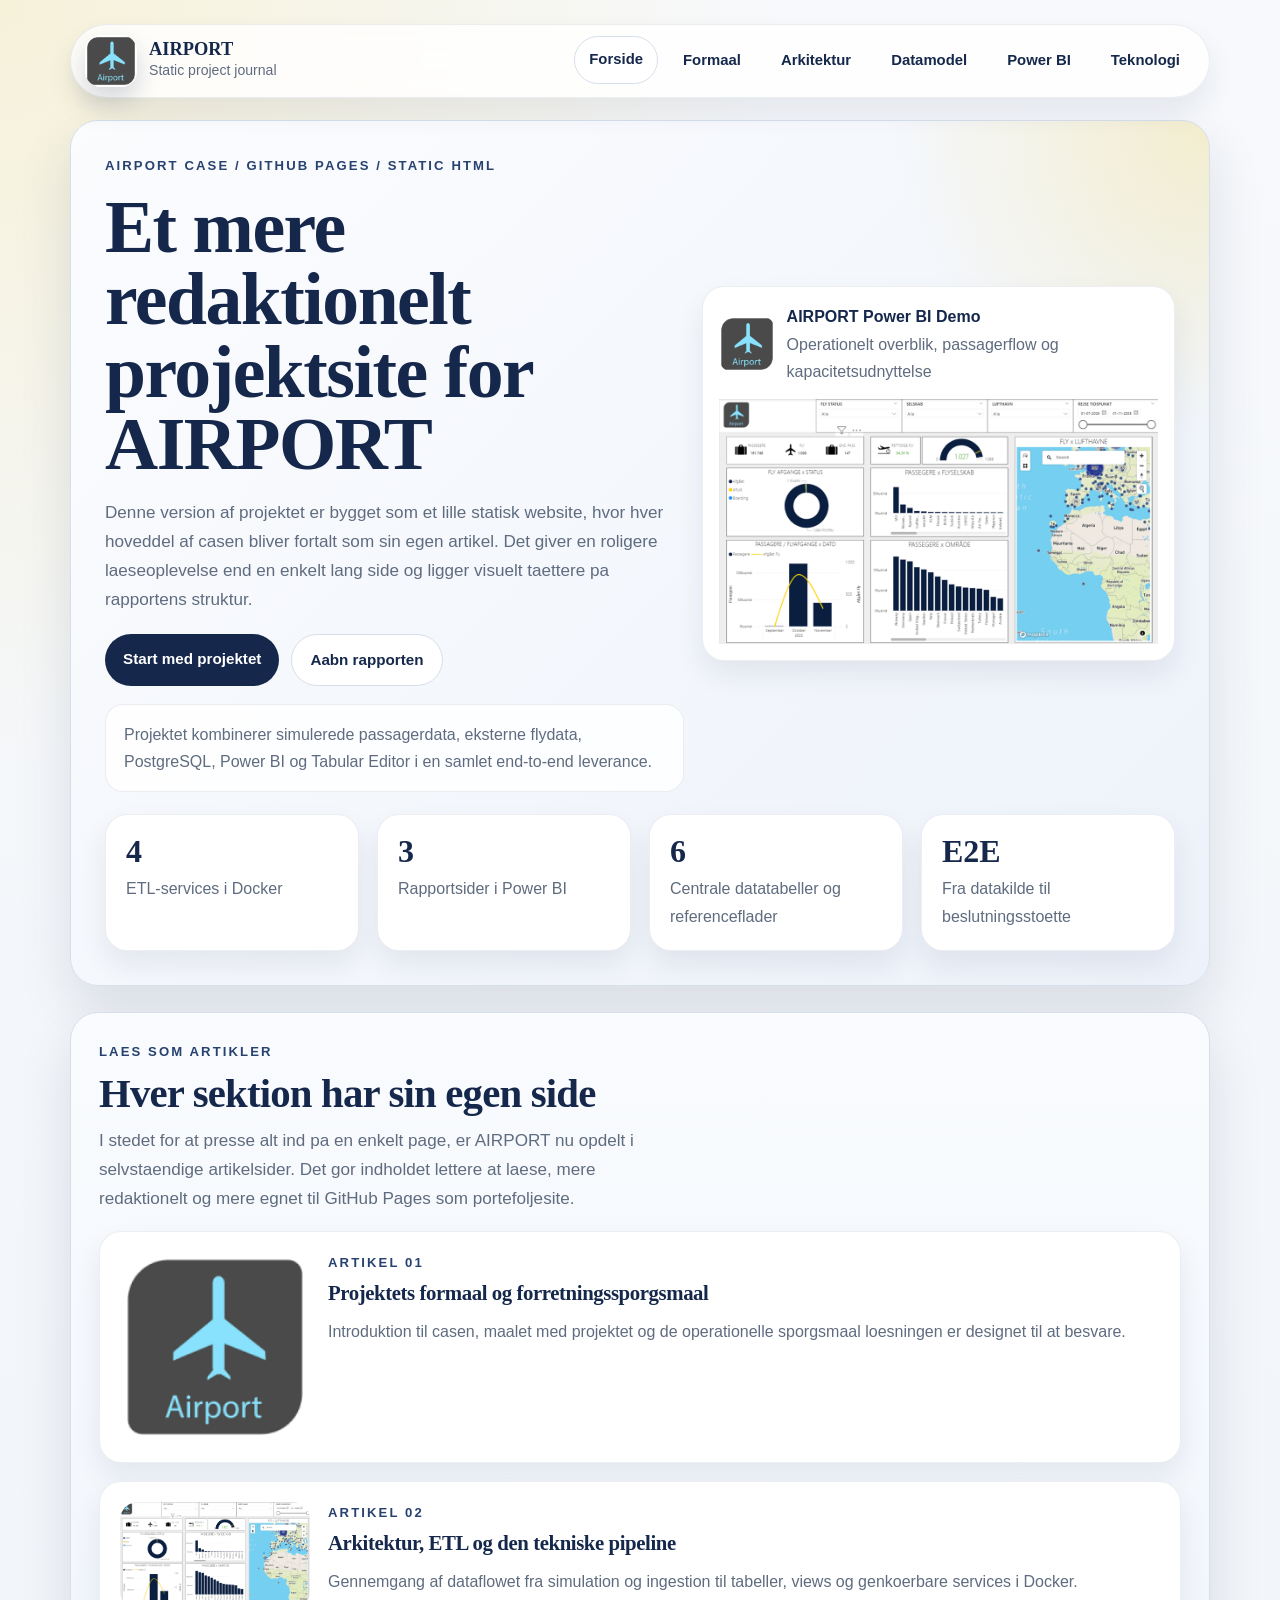
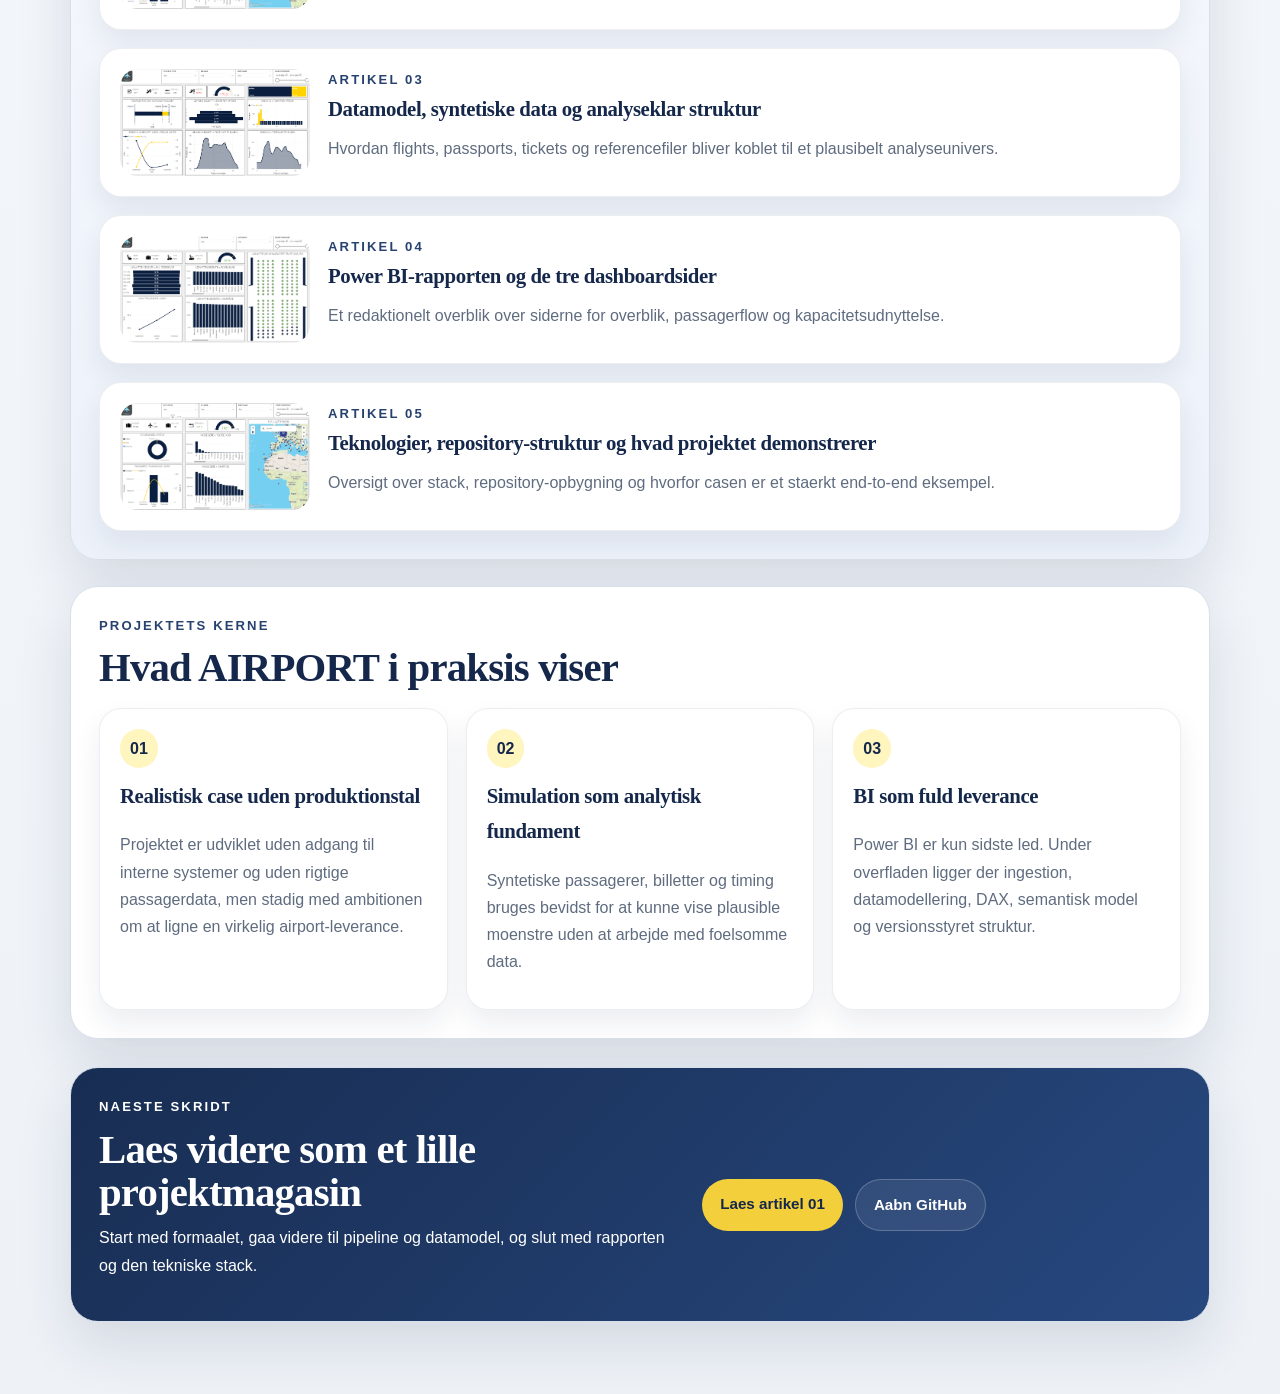
==== site/index.html @ fdd9a4b1 "Included html static pages for github pages instead of the former solutio" ====
<!doctype html>
<html lang="da">
<head>
  <meta charset="utf-8" />
  <meta name="viewport" content="width=device-width, initial-scale=1" />
  <title>AIRPORT | Data- og rapporteringsprojekt</title>
  <meta name="description" content="Static HTML projektsite for AIRPORT-casen med flere artikelsider om formaal, arkitektur, datamodel og Power BI." />
  <link rel="stylesheet" href="./assets/styles.css" />
</head>
<body>
  <div class="site-shell">
    <header class="topbar">
      <a class="brand" href="./index.html">
        <img src="./assets/airport-logo.png" alt="Airport logo" />
        <div>
          <div class="brand-title">AIRPORT</div>
          <div class="brand-subtitle">Static project journal</div>
        </div>
      </a>
      <nav class="nav-links" aria-label="Hovednavigation">
        <a class="active" href="./index.html">Forside</a>
        <a href="./project-purpose.html">Formaal</a>
        <a href="./architecture-pipeline.html">Arkitektur</a>
        <a href="./data-model-simulation.html">Datamodel</a>
        <a href="./power-bi-report.html">Power BI</a>
        <a href="./technology-repository.html">Teknologi</a>
      </nav>
    </header>

    <section class="hero">
      <div class="hero-grid">
        <div>
          <div class="eyebrow">Airport Case / GitHub Pages / Static HTML</div>
          <h1>Et mere redaktionelt projektsite for AIRPORT</h1>
          <p class="lead">
            Denne version af projektet er bygget som et lille statisk website, hvor hver hoveddel af
            casen bliver fortalt som sin egen artikel. Det giver en roligere laeseoplevelse end en
            enkelt lang side og ligger visuelt taettere pa rapportens struktur.
          </p>
          <div class="button-row">
            <a class="button button-primary" href="./project-purpose.html">Start med projektet</a>
            <a class="button button-secondary" href="./assets/airport-project-report.pdf">Aabn rapporten</a>
          </div>
          <div class="hero-note">
            Projektet kombinerer simulerede passagerdata, eksterne flydata, PostgreSQL,
            Power BI og Tabular Editor i en samlet end-to-end leverance.
          </div>
        </div>

        <div class="visual-card">
          <div class="visual-header">
            <img src="./assets/airport-logo.png" alt="Airport logo" />
            <div>
              <strong style="display:block; color:#15284b;">AIRPORT Power BI Demo</strong>
              <span>Operationelt overblik, passagerflow og kapacitetsudnyttelse</span>
            </div>
          </div>
          <img src="./assets/pbi-page-1.png" alt="Power BI oversigt" />
        </div>
      </div>

      <div class="stats-grid">
        <div class="stat-card">
          <strong>4</strong>
          <span>ETL-services i Docker</span>
        </div>
        <div class="stat-card">
          <strong>3</strong>
          <span>Rapportsider i Power BI</span>
        </div>
        <div class="stat-card">
          <strong>6</strong>
          <span>Centrale datatabeller og referenceflader</span>
        </div>
        <div class="stat-card">
          <strong>E2E</strong>
          <span>Fra datakilde til beslutningsstoette</span>
        </div>
      </div>
    </section>

    <section class="section-panel">
      <div class="section-header">
        <div class="kicker">Laes som artikler</div>
        <h2>Hver sektion har sin egen side</h2>
        <p class="lead">
          I stedet for at presse alt ind pa en enkelt page, er AIRPORT nu opdelt i selvstaendige
          artikelsider. Det gor indholdet lettere at laese, mere redaktionelt og mere egnet til
          GitHub Pages som portefoljesite.
        </p>
      </div>

      <div class="article-list">
        <a class="article-card" href="./project-purpose.html">
          <img src="./assets/airport-logo.png" alt="Projektets formaal" />
          <div>
            <div class="meta">Artikel 01</div>
            <h3>Projektets formaal og forretningssporgsmaal</h3>
            <p>
              Introduktion til casen, maalet med projektet og de operationelle sporgsmaal loesningen
              er designet til at besvare.
            </p>
          </div>
        </a>

        <a class="article-card" href="./architecture-pipeline.html">
          <img src="./assets/pbi-page-1.png" alt="Arkitektur og pipeline" />
          <div>
            <div class="meta">Artikel 02</div>
            <h3>Arkitektur, ETL og den tekniske pipeline</h3>
            <p>
              Gennemgang af dataflowet fra simulation og ingestion til tabeller, views og genkoerbare
              services i Docker.
            </p>
          </div>
        </a>

        <a class="article-card" href="./data-model-simulation.html">
          <img src="./assets/pbi-page-2.png" alt="Datamodel og simulation" />
          <div>
            <div class="meta">Artikel 03</div>
            <h3>Datamodel, syntetiske data og analyseklar struktur</h3>
            <p>
              Hvordan flights, passports, tickets og referencefiler bliver koblet til et plausibelt
              analyseunivers.
            </p>
          </div>
        </a>

        <a class="article-card" href="./power-bi-report.html">
          <img src="./assets/pbi-page-3.png" alt="Power BI-rapporten" />
          <div>
            <div class="meta">Artikel 04</div>
            <h3>Power BI-rapporten og de tre dashboardsider</h3>
            <p>
              Et redaktionelt overblik over siderne for overblik, passagerflow og kapacitetsudnyttelse.
            </p>
          </div>
        </a>

        <a class="article-card" href="./technology-repository.html">
          <img src="./assets/pbi-page-1.png" alt="Teknologier og repository" />
          <div>
            <div class="meta">Artikel 05</div>
            <h3>Teknologier, repository-struktur og hvad projektet demonstrerer</h3>
            <p>
              Oversigt over stack, repository-opbygning og hvorfor casen er et staerkt end-to-end
              eksempel.
            </p>
          </div>
        </a>
      </div>
    </section>

    <section class="section-panel plain">
      <div class="section-header">
        <div class="kicker">Projektets kerne</div>
        <h2>Hvad AIRPORT i praksis viser</h2>
      </div>

      <div class="story-grid">
        <article class="story-card">
          <span class="story-index">01</span>
          <h3>Realistisk case uden produktionstal</h3>
          <p>
            Projektet er udviklet uden adgang til interne systemer og uden rigtige passagerdata, men
            stadig med ambitionen om at ligne en virkelig airport-leverance.
          </p>
        </article>
        <article class="story-card">
          <span class="story-index">02</span>
          <h3>Simulation som analytisk fundament</h3>
          <p>
            Syntetiske passagerer, billetter og timing bruges bevidst for at kunne vise plausible
            moenstre uden at arbejde med foelsomme data.
          </p>
        </article>
        <article class="story-card">
          <span class="story-index">03</span>
          <h3>BI som fuld leverance</h3>
          <p>
            Power BI er kun sidste led. Under overfladen ligger der ingestion, datamodellering, DAX,
            semantisk model og versionsstyret struktur.
          </p>
        </article>
      </div>
    </section>

    <section class="footer-cta">
      <div>
        <div class="kicker">Naeste skridt</div>
        <h2>Laes videre som et lille projektmagasin</h2>
        <p>
          Start med formaalet, gaa videre til pipeline og datamodel, og slut med rapporten og den
          tekniske stack.
        </p>
      </div>
      <div class="button-row">
        <a class="button button-primary" href="./project-purpose.html">Laes artikel 01</a>
        <a class="button button-secondary" href="https://github.com/AbrahimBorgiPrivat/AIRPORT">Aabn GitHub</a>
      </div>
    </section>
  </div>
</body>
</html>
---- site/assets/styles.css ----
:root {
  --bg: #eef2f7;
  --paper: #ffffff;
  --paper-soft: #f7f9fc;
  --ink: #182337;
  --muted: #5f6c7f;
  --navy: #15284b;
  --navy-soft: #28426f;
  --gold: #f3cf3b;
  --gold-soft: #fff5bf;
  --line: #d7dfeb;
  --shadow-lg: 0 24px 54px rgba(21, 40, 75, 0.12);
  --shadow-sm: 0 14px 28px rgba(21, 40, 75, 0.08);
  --radius-xl: 28px;
  --radius-lg: 22px;
  --content: 1180px;
}

* { box-sizing: border-box; }
html { scroll-behavior: smooth; }

body {
  background:
    radial-gradient(circle at top left, rgba(243, 207, 59, 0.18), transparent 24%),
    linear-gradient(180deg, #f7f9fc 0%, var(--bg) 100%);
  color: var(--ink);
  font-family: "Segoe UI", "Trebuchet MS", sans-serif;
  line-height: 1.7;
  margin: 0;
}

a { color: inherit; }
img { display: block; max-width: 100%; }

.site-shell {
  margin: 0 auto;
  max-width: var(--content);
  padding: 24px 20px 72px;
}

.topbar {
  align-items: center;
  backdrop-filter: blur(10px);
  background: rgba(255, 255, 255, 0.82);
  border: 1px solid rgba(21, 40, 75, 0.08);
  border-radius: 999px;
  box-shadow: var(--shadow-sm);
  display: flex;
  gap: 14px;
  justify-content: space-between;
  margin-bottom: 22px;
  padding: 10px 14px;
  position: sticky;
  top: 16px;
  z-index: 20;
}

.brand {
  align-items: center;
  display: flex;
  gap: 12px;
  text-decoration: none;
}

.brand img {
  border-radius: 16px;
  box-shadow: 0 12px 24px rgba(21, 40, 75, 0.18);
  height: 52px;
  width: 52px;
}

.brand-title {
  color: var(--navy);
  font-family: Georgia, "Times New Roman", serif;
  font-size: 1.15rem;
  font-weight: 700;
  line-height: 1.1;
}

.brand-subtitle { color: var(--muted); font-size: 0.88rem; }

.nav-links {
  display: flex;
  flex-wrap: wrap;
  gap: 10px;
  justify-content: flex-end;
}

.nav-links a {
  border: 1px solid transparent;
  border-radius: 999px;
  color: var(--navy);
  font-size: 0.93rem;
  font-weight: 700;
  padding: 10px 14px;
  text-decoration: none;
  transition: background 0.2s ease, border-color 0.2s ease, transform 0.2s ease;
}

.nav-links a:hover,
.nav-links a.active {
  background: var(--paper);
  border-color: var(--line);
  transform: translateY(-1px);
}

.hero,
.page-hero,
.section-panel,
.footer-cta {
  border: 1px solid var(--line);
  border-radius: var(--radius-xl);
  box-shadow: var(--shadow-lg);
}

.hero,
.page-hero {
  background:
    radial-gradient(circle at top right, rgba(243, 207, 59, 0.24), transparent 22%),
    linear-gradient(135deg, #fbfcfe 0%, #edf2fa 100%);
  overflow: hidden;
}

.hero { padding: 34px; }
.page-hero { margin-bottom: 24px; padding: 30px; }

.hero-grid,
.page-hero-grid,
.stats-grid,
.card-grid,
.story-grid,
.dashboard-grid,
.info-grid,
.two-col,
.article-layout,
.article-card,
.footer-cta {
  display: grid;
  gap: 18px;
}

.hero-grid,
.page-hero-grid { align-items: center; grid-template-columns: 1.1fr 0.9fr; }

.stats-grid { grid-template-columns: repeat(4, minmax(0, 1fr)); margin-top: 22px; }
.card-grid.two,
.two-col,
.info-grid.two { grid-template-columns: repeat(2, minmax(0, 1fr)); }
.card-grid.three,
.story-grid,
.dashboard-grid,
.info-grid.three { grid-template-columns: repeat(3, minmax(0, 1fr)); }
.article-layout { grid-template-columns: minmax(0, 1fr) 300px; gap: 22px; }
.article-card { grid-template-columns: 190px 1fr; }
.footer-cta { align-items: center; grid-template-columns: 1.1fr 0.9fr; }

.eyebrow,
.kicker,
.article-card .meta,
.page-meta {
  color: var(--navy-soft);
  font-size: 0.82rem;
  font-weight: 800;
  letter-spacing: 0.16em;
  text-transform: uppercase;
}

.eyebrow { margin-bottom: 14px; }
.kicker { margin-bottom: 10px; }

h1,
h2,
h3 {
  color: var(--navy);
  font-family: Georgia, "Times New Roman", serif;
  letter-spacing: -0.02em;
  margin: 0;
}

h1 { font-size: clamp(2.5rem, 6vw, 4.6rem); line-height: 0.98; margin-bottom: 18px; }
h2 { font-size: clamp(1.7rem, 4vw, 2.55rem); line-height: 1.05; margin-bottom: 10px; }
h3 { font-size: 1.3rem; margin-bottom: 8px; }
p { margin: 0 0 14px; }

.lead { color: var(--muted); font-size: 1.07rem; max-width: 60ch; }
.section-panel { background: linear-gradient(180deg, #f9fbfe 0%, #edf2fa 100%); margin-top: 26px; padding: 28px; }
.section-panel.plain { background: var(--paper); }
.section-header { margin-bottom: 18px; max-width: 74ch; }
.article-list { display: grid; gap: 18px; margin-top: 18px; }

.button-row {
  display: flex;
  flex-wrap: wrap;
  gap: 12px;
  margin-top: 20px;
}

.button {
  border-radius: 999px;
  font-size: 0.95rem;
  font-weight: 800;
  padding: 12px 18px;
  text-decoration: none;
  transition: transform 0.18s ease, box-shadow 0.18s ease;
}

.button:hover { box-shadow: 0 12px 24px rgba(21, 40, 75, 0.14); transform: translateY(-1px); }
.button-primary { background: var(--navy); color: #fff; }
.button-secondary { background: #fff; border: 1px solid var(--line); color: var(--navy); }

.hero-note,
.quote-block {
  background: rgba(255, 255, 255, 0.82);
  border: 1px solid rgba(21, 40, 75, 0.08);
  border-radius: 18px;
  color: var(--muted);
  margin-top: 18px;
  padding: 16px 18px;
}

.visual-card,
.article-card,
.stat-card,
.story-card,
.info-card,
.timeline-item,
.article-body,
.sidebar-card,
.dashboard-card {
  background: var(--paper);
  border: 1px solid rgba(21, 40, 75, 0.08);
  border-radius: var(--radius-lg);
  box-shadow: var(--shadow-sm);
}

.visual-card { overflow: hidden; padding: 16px; }
.article-body,
.stat-card,
.story-card,
.info-card,
.timeline-item,
.sidebar-card,
.article-card { padding: 20px; }

.visual-header {
  align-items: center;
  display: flex;
  gap: 12px;
  margin-bottom: 14px;
}

.visual-header img { border-radius: 14px; height: 56px; width: 56px; }
.visual-header span,
.stat-card span,
.story-card p,
.info-card p,
.sidebar-card p,
.article-card p { color: var(--muted); }

.stat-card strong {
  color: var(--navy);
  display: block;
  font-family: Georgia, "Times New Roman", serif;
  font-size: 2rem;
  line-height: 1;
  margin-bottom: 8px;
}

.article-card {
  gap: 18px;
  text-decoration: none;
}

.article-card img {
  border-radius: 18px;
  height: 100%;
  object-fit: cover;
  width: 100%;
}

.story-card { display: flex; flex-direction: column; gap: 10px; }
.story-card .story-index {
  background: var(--gold-soft);
  border-radius: 999px;
  color: var(--navy);
  display: inline-flex;
  font-weight: 800;
  padding: 6px 10px;
  width: fit-content;
}

.article-body section + section {
  border-top: 1px solid var(--line);
  margin-top: 24px;
  padding-top: 24px;
}

.article-body ul { margin: 0; padding-left: 20px; }
.article-body li { margin-bottom: 8px; }

.sidebar-column {
  display: grid;
  gap: 18px;
  height: fit-content;
  position: sticky;
  top: 100px;
}

.tag-row { display: flex; flex-wrap: wrap; gap: 10px; }
.tag {
  background: var(--gold-soft);
  border-radius: 999px;
  color: var(--navy);
  display: inline-flex;
  font-size: 0.88rem;
  font-weight: 800;
  padding: 7px 12px;
}

.timeline { display: grid; gap: 14px; }
.timeline-item { display: grid; gap: 14px; grid-template-columns: 56px 1fr; }
.timeline-item strong.badge {
  align-items: center;
  background: var(--gold-soft);
  border-radius: 18px;
  color: var(--navy);
  display: flex;
  font-family: Georgia, "Times New Roman", serif;
  font-size: 1.5rem;
  justify-content: center;
}

.dashboard-card { overflow: hidden; }
.dashboard-copy { padding: 18px 18px 20px; }

.repo-tree {
  background: #111b31;
  border-radius: 22px;
  color: #edf3ff;
  font-size: 0.94rem;
  overflow-x: auto;
  padding: 20px;
}

.footer-cta {
  background: linear-gradient(135deg, #182d52 0%, #27487f 100%);
  color: #fff;
  margin-top: 28px;
  padding: 28px;
}

.footer-cta h2,
.footer-cta p,
.footer-cta .kicker { color: #fff; }
.footer-cta .button-primary { background: var(--gold); color: var(--navy); }
.footer-cta .button-secondary { background: rgba(255, 255, 255, 0.08); border-color: rgba(255, 255, 255, 0.22); color: #fff; }

.centered-empty { display: grid; min-height: 60vh; place-items: center; text-align: center; }

@media (max-width: 980px) {
  .hero-grid,
  .page-hero-grid,
  .article-layout,
  .footer-cta,
  .stats-grid,
  .card-grid.two,
  .card-grid.three,
  .story-grid,
  .dashboard-grid,
  .info-grid.two,
  .info-grid.three,
  .two-col,
  .article-card { grid-template-columns: 1fr; }

  .sidebar-column { position: static; }
  .hero,
  .page-hero,
  .section-panel,
  .footer-cta,
  .article-body { padding: 22px; }
}

@media (max-width: 760px) {
  .topbar {
    align-items: flex-start;
    border-radius: 28px;
    flex-direction: column;
  }

  .nav-links { justify-content: flex-start; }
  .site-shell { padding-inline: 14px; }
}
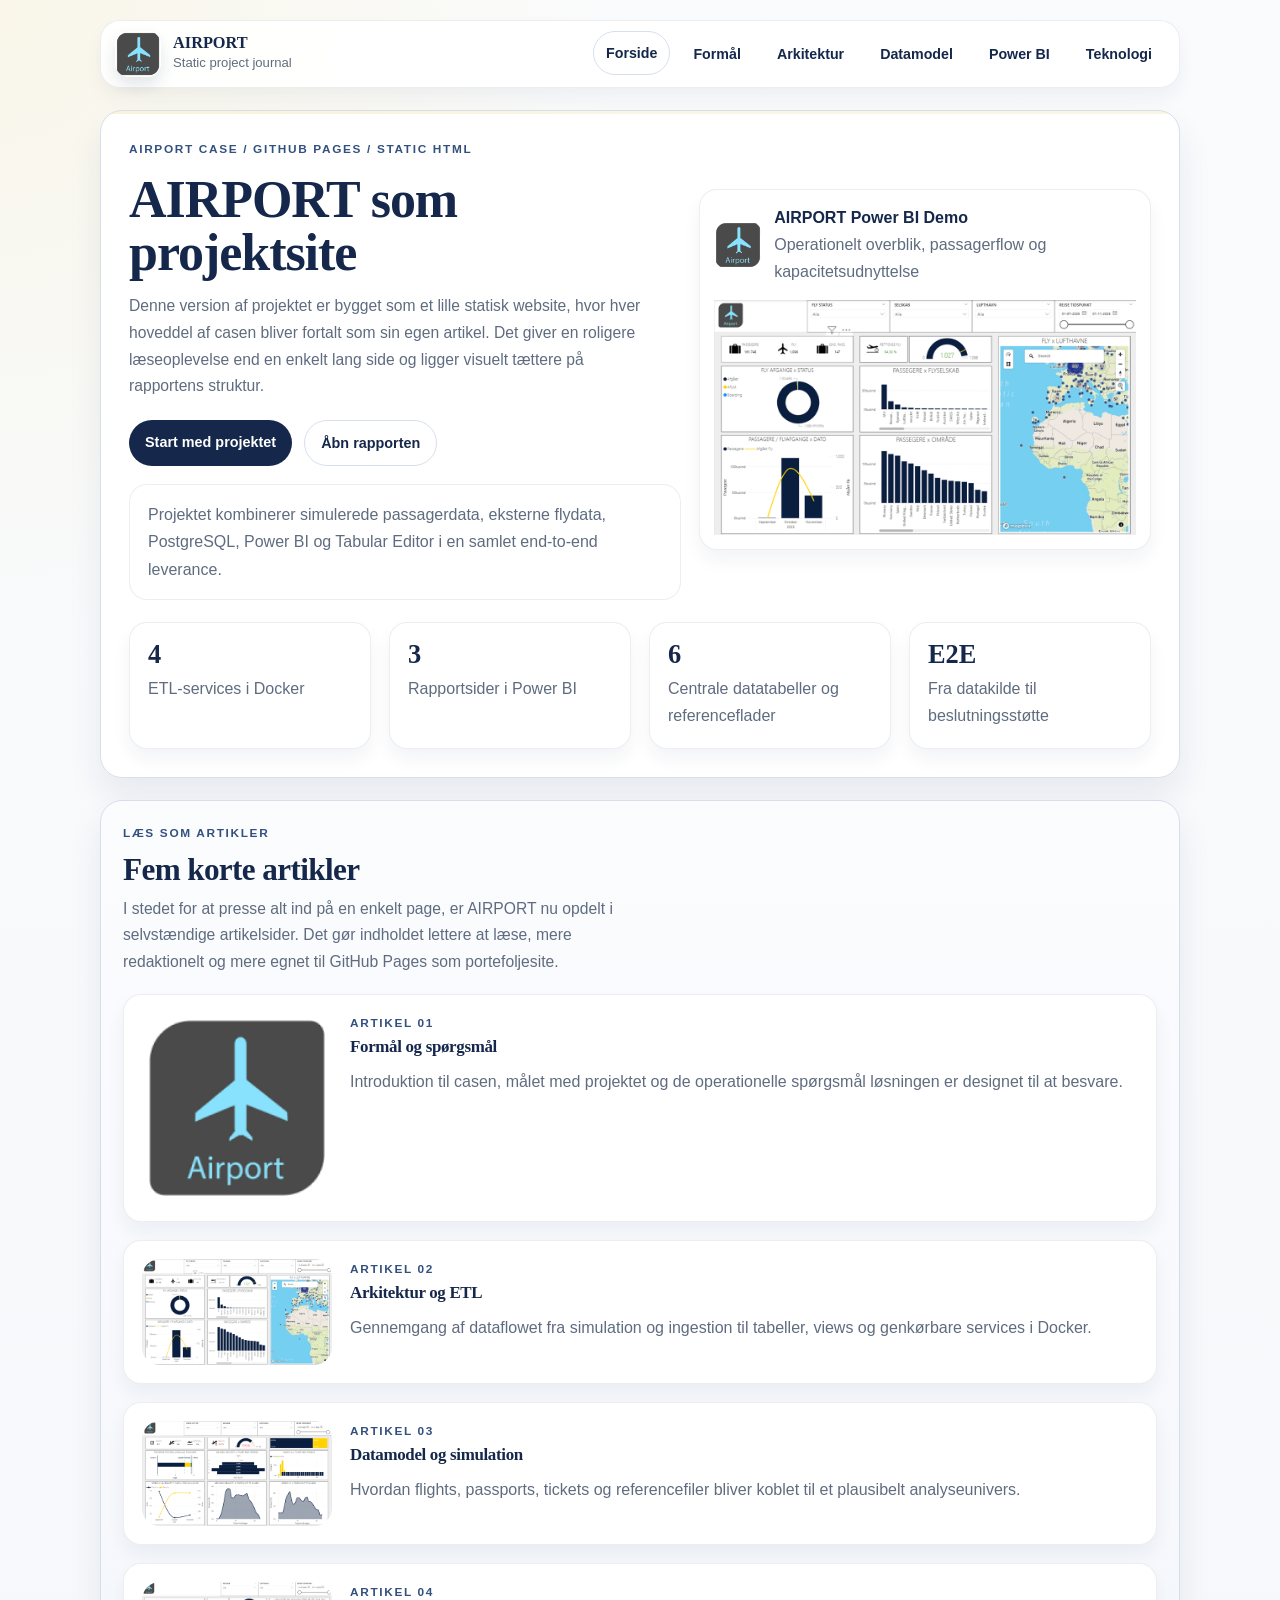
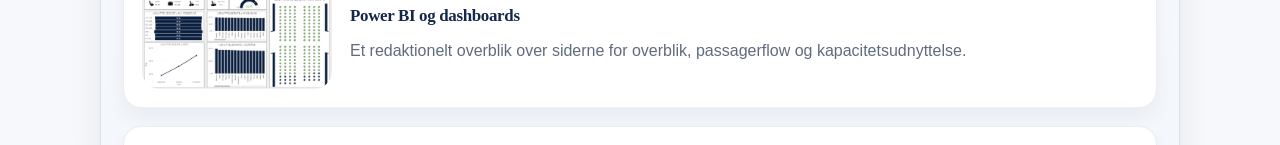
==== commit c8d7b98d: "Changed site structure for better conformity" ====
--- a/site/index.html
+++ b/site/index.html
@@ -2,204 +2,11 @@
 <html lang="da">
 <head>
   <meta charset="utf-8" />
+  <meta http-equiv="refresh" content="0; url=./html/index.html" />
   <meta name="viewport" content="width=device-width, initial-scale=1" />
-  <title>AIRPORT | Data- og rapporteringsprojekt</title>
-  <meta name="description" content="Static HTML projektsite for AIRPORT-casen med flere artikelsider om formaal, arkitektur, datamodel og Power BI." />
-  <link rel="stylesheet" href="./assets/styles.css" />
+  <title>AIRPORT</title>
 </head>
 <body>
-  <div class="site-shell">
-    <header class="topbar">
-      <a class="brand" href="./index.html">
-        <img src="./assets/airport-logo.png" alt="Airport logo" />
-        <div>
-          <div class="brand-title">AIRPORT</div>
-          <div class="brand-subtitle">Static project journal</div>
-        </div>
-      </a>
-      <nav class="nav-links" aria-label="Hovednavigation">
-        <a class="active" href="./index.html">Forside</a>
-        <a href="./project-purpose.html">Formaal</a>
-        <a href="./architecture-pipeline.html">Arkitektur</a>
-        <a href="./data-model-simulation.html">Datamodel</a>
-        <a href="./power-bi-report.html">Power BI</a>
-        <a href="./technology-repository.html">Teknologi</a>
-      </nav>
-    </header>
-
-    <section class="hero">
-      <div class="hero-grid">
-        <div>
-          <div class="eyebrow">Airport Case / GitHub Pages / Static HTML</div>
-          <h1>Et mere redaktionelt projektsite for AIRPORT</h1>
-          <p class="lead">
-            Denne version af projektet er bygget som et lille statisk website, hvor hver hoveddel af
-            casen bliver fortalt som sin egen artikel. Det giver en roligere laeseoplevelse end en
-            enkelt lang side og ligger visuelt taettere pa rapportens struktur.
-          </p>
-          <div class="button-row">
-            <a class="button button-primary" href="./project-purpose.html">Start med projektet</a>
-            <a class="button button-secondary" href="./assets/airport-project-report.pdf">Aabn rapporten</a>
-          </div>
-          <div class="hero-note">
-            Projektet kombinerer simulerede passagerdata, eksterne flydata, PostgreSQL,
-            Power BI og Tabular Editor i en samlet end-to-end leverance.
-          </div>
-        </div>
-
-        <div class="visual-card">
-          <div class="visual-header">
-            <img src="./assets/airport-logo.png" alt="Airport logo" />
-            <div>
-              <strong style="display:block; color:#15284b;">AIRPORT Power BI Demo</strong>
-              <span>Operationelt overblik, passagerflow og kapacitetsudnyttelse</span>
-            </div>
-          </div>
-          <img src="./assets/pbi-page-1.png" alt="Power BI oversigt" />
-        </div>
-      </div>
-
-      <div class="stats-grid">
-        <div class="stat-card">
-          <strong>4</strong>
-          <span>ETL-services i Docker</span>
-        </div>
-        <div class="stat-card">
-          <strong>3</strong>
-          <span>Rapportsider i Power BI</span>
-        </div>
-        <div class="stat-card">
-          <strong>6</strong>
-          <span>Centrale datatabeller og referenceflader</span>
-        </div>
-        <div class="stat-card">
-          <strong>E2E</strong>
-          <span>Fra datakilde til beslutningsstoette</span>
-        </div>
-      </div>
-    </section>
-
-    <section class="section-panel">
-      <div class="section-header">
-        <div class="kicker">Laes som artikler</div>
-        <h2>Hver sektion har sin egen side</h2>
-        <p class="lead">
-          I stedet for at presse alt ind pa en enkelt page, er AIRPORT nu opdelt i selvstaendige
-          artikelsider. Det gor indholdet lettere at laese, mere redaktionelt og mere egnet til
-          GitHub Pages som portefoljesite.
-        </p>
-      </div>
-
-      <div class="article-list">
-        <a class="article-card" href="./project-purpose.html">
-          <img src="./assets/airport-logo.png" alt="Projektets formaal" />
-          <div>
-            <div class="meta">Artikel 01</div>
-            <h3>Projektets formaal og forretningssporgsmaal</h3>
-            <p>
-              Introduktion til casen, maalet med projektet og de operationelle sporgsmaal loesningen
-              er designet til at besvare.
-            </p>
-          </div>
-        </a>
-
-        <a class="article-card" href="./architecture-pipeline.html">
-          <img src="./assets/pbi-page-1.png" alt="Arkitektur og pipeline" />
-          <div>
-            <div class="meta">Artikel 02</div>
-            <h3>Arkitektur, ETL og den tekniske pipeline</h3>
-            <p>
-              Gennemgang af dataflowet fra simulation og ingestion til tabeller, views og genkoerbare
-              services i Docker.
-            </p>
-          </div>
-        </a>
-
-        <a class="article-card" href="./data-model-simulation.html">
-          <img src="./assets/pbi-page-2.png" alt="Datamodel og simulation" />
-          <div>
-            <div class="meta">Artikel 03</div>
-            <h3>Datamodel, syntetiske data og analyseklar struktur</h3>
-            <p>
-              Hvordan flights, passports, tickets og referencefiler bliver koblet til et plausibelt
-              analyseunivers.
-            </p>
-          </div>
-        </a>
-
-        <a class="article-card" href="./power-bi-report.html">
-          <img src="./assets/pbi-page-3.png" alt="Power BI-rapporten" />
-          <div>
-            <div class="meta">Artikel 04</div>
-            <h3>Power BI-rapporten og de tre dashboardsider</h3>
-            <p>
-              Et redaktionelt overblik over siderne for overblik, passagerflow og kapacitetsudnyttelse.
-            </p>
-          </div>
-        </a>
-
-        <a class="article-card" href="./technology-repository.html">
-          <img src="./assets/pbi-page-1.png" alt="Teknologier og repository" />
-          <div>
-            <div class="meta">Artikel 05</div>
-            <h3>Teknologier, repository-struktur og hvad projektet demonstrerer</h3>
-            <p>
-              Oversigt over stack, repository-opbygning og hvorfor casen er et staerkt end-to-end
-              eksempel.
-            </p>
-          </div>
-        </a>
-      </div>
-    </section>
-
-    <section class="section-panel plain">
-      <div class="section-header">
-        <div class="kicker">Projektets kerne</div>
-        <h2>Hvad AIRPORT i praksis viser</h2>
-      </div>
-
-      <div class="story-grid">
-        <article class="story-card">
-          <span class="story-index">01</span>
-          <h3>Realistisk case uden produktionstal</h3>
-          <p>
-            Projektet er udviklet uden adgang til interne systemer og uden rigtige passagerdata, men
-            stadig med ambitionen om at ligne en virkelig airport-leverance.
-          </p>
-        </article>
-        <article class="story-card">
-          <span class="story-index">02</span>
-          <h3>Simulation som analytisk fundament</h3>
-          <p>
-            Syntetiske passagerer, billetter og timing bruges bevidst for at kunne vise plausible
-            moenstre uden at arbejde med foelsomme data.
-          </p>
-        </article>
-        <article class="story-card">
-          <span class="story-index">03</span>
-          <h3>BI som fuld leverance</h3>
-          <p>
-            Power BI er kun sidste led. Under overfladen ligger der ingestion, datamodellering, DAX,
-            semantisk model og versionsstyret struktur.
-          </p>
-        </article>
-      </div>
-    </section>
-
-    <section class="footer-cta">
-      <div>
-        <div class="kicker">Naeste skridt</div>
-        <h2>Laes videre som et lille projektmagasin</h2>
-        <p>
-          Start med formaalet, gaa videre til pipeline og datamodel, og slut med rapporten og den
-          tekniske stack.
-        </p>
-      </div>
-      <div class="button-row">
-        <a class="button button-primary" href="./project-purpose.html">Laes artikel 01</a>
-        <a class="button button-secondary" href="https://github.com/AbrahimBorgiPrivat/AIRPORT">Aabn GitHub</a>
-      </div>
-    </section>
-  </div>
+  <p>Redirecting to <a href="./html/index.html">AIRPORT</a>...</p>
 </body>
 </html>
